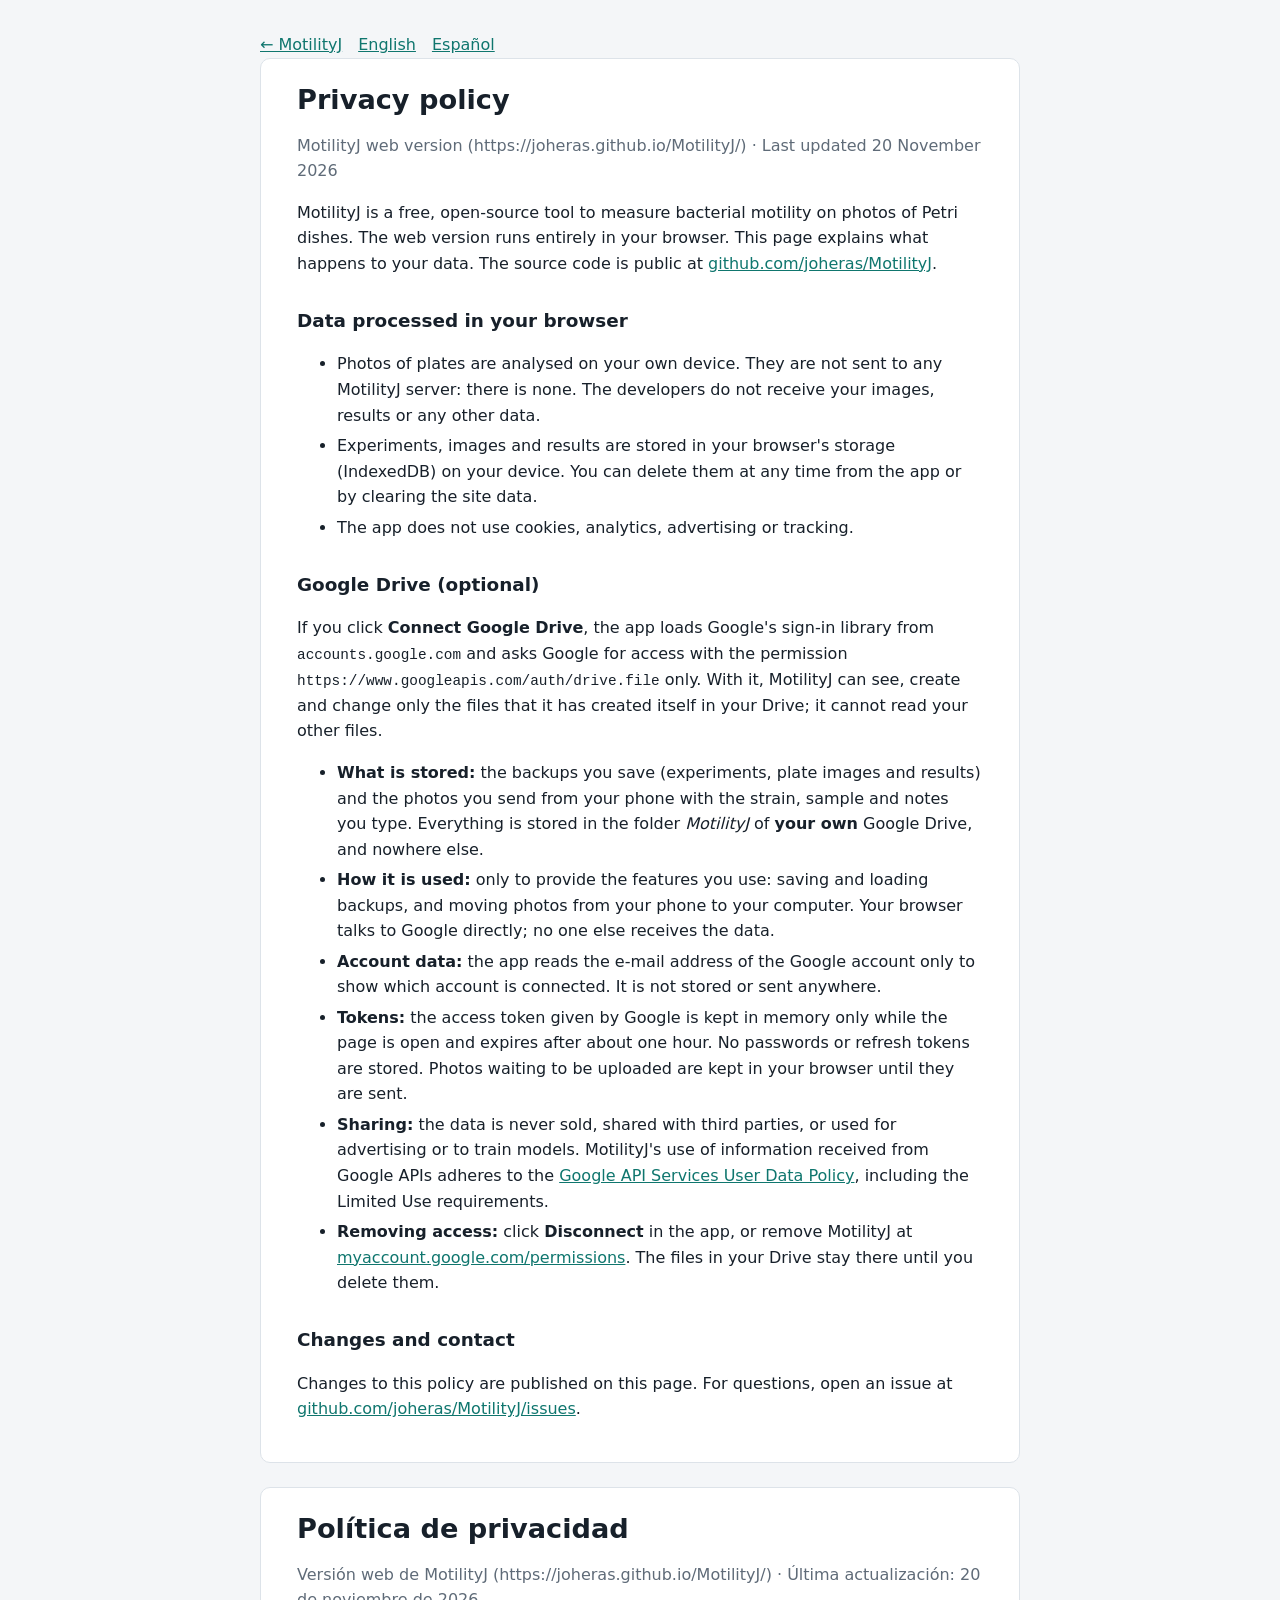
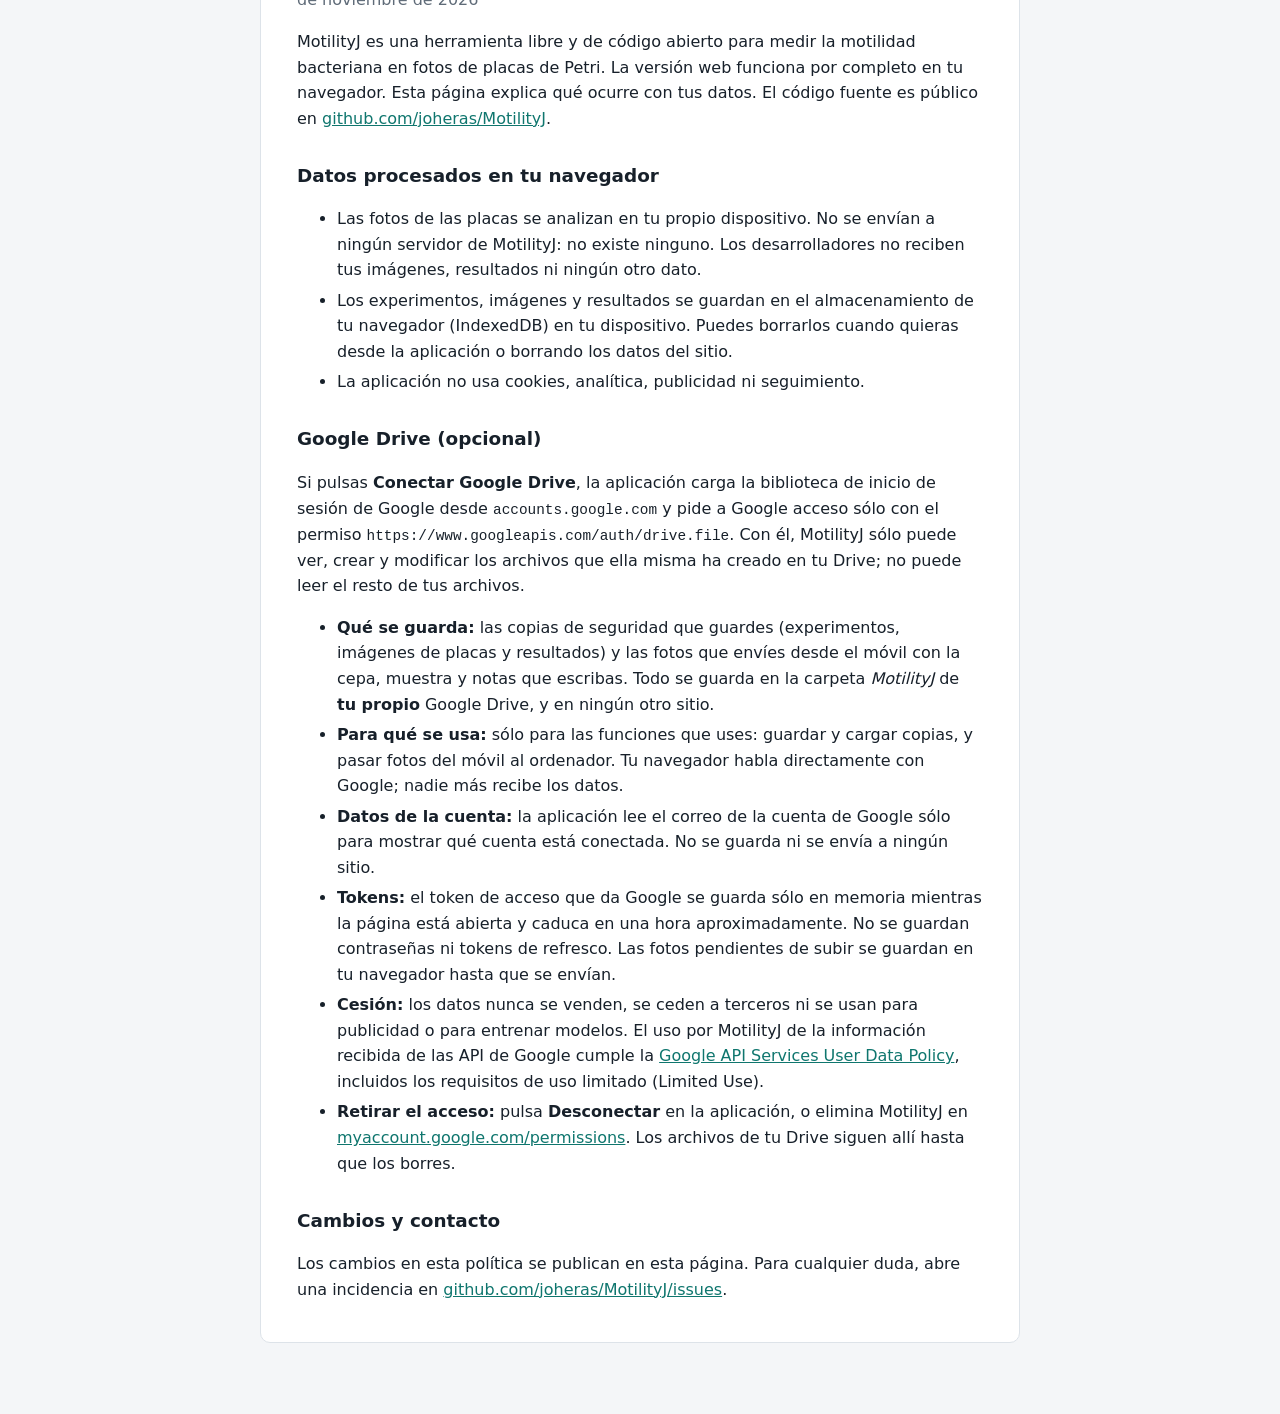
==== web/privacy.html @ f0d43562 "Web: Google Drive module, mock tests, setup docs and privacy policy drive.js implements the Drive co" ====
<!doctype html>
<html lang="en">
<head>
  <meta charset="UTF-8" />
  <meta name="viewport" content="width=device-width, initial-scale=1.0" />
  <title>Privacy policy · MotilityJ</title>
  <meta name="description" content="How the web version of MotilityJ handles your data and your Google Drive." />
  <style>
    :root { --bg: #f4f6f8; --surface: #fff; --text: #17202a; --muted: #5f6b78; --border: #dde3e9; --accent: #0f766e; color-scheme: light; }
    @media (prefers-color-scheme: dark) {
      :root { --bg: #0f1419; --surface: #182028; --text: #e6edf3; --muted: #93a1b0; --border: #2d3a46; --accent: #2dd4bf; color-scheme: dark; }
    }
    body { margin: 0; background: var(--bg); color: var(--text); font: 16px/1.6 system-ui, -apple-system, "Segoe UI", Roboto, sans-serif; }
    main { max-width: 760px; margin: 0 auto; padding: 32px 16px 48px; }
    article { background: var(--surface); border: 1px solid var(--border); border-radius: 10px; padding: 24px clamp(16px, 4vw, 36px); margin-bottom: 24px; }
    h1 { font-size: 1.7rem; line-height: 1.25; margin: 0 0 4px; }
    h2 { font-size: 1.15rem; margin: 1.6em 0 0.4em; }
    a { color: var(--accent); }
    .muted { color: var(--muted); }
    li { margin: 0.3em 0; }
    code { font-size: 0.9em; overflow-wrap: anywhere; }
    nav { display: flex; gap: 16px; flex-wrap: wrap; }
  </style>
</head>
<body>
<main>
  <nav><a href="./">← MotilityJ</a><a href="#en">English</a><a href="#es">Español</a></nav>

  <article id="en" lang="en">
    <h1>Privacy policy</h1>
    <p class="muted">MotilityJ web version (https://joheras.github.io/MotilityJ/) · Last updated 20 November 2026</p>

    <p>MotilityJ is a free, open-source tool to measure bacterial motility on photos of Petri dishes. The web version
      runs entirely in your browser. This page explains what happens to your data. The source code is public at
      <a href="https://github.com/joheras/MotilityJ">github.com/joheras/MotilityJ</a>.</p>

    <h2>Data processed in your browser</h2>
    <ul>
      <li>Photos of plates are analysed on your own device. They are not sent to any MotilityJ server: there is
        none. The developers do not receive your images, results or any other data.</li>
      <li>Experiments, images and results are stored in your browser's storage (IndexedDB) on your device. You can
        delete them at any time from the app or by clearing the site data.</li>
      <li>The app does not use cookies, analytics, advertising or tracking.</li>
    </ul>

    <h2>Google Drive (optional)</h2>
    <p>If you click <b>Connect Google Drive</b>, the app loads Google's sign-in library from
      <code>accounts.google.com</code> and asks Google for access with the permission
      <code>https://www.googleapis.com/auth/drive.file</code> only. With it, MotilityJ can see, create and change
      only the files that it has created itself in your Drive; it cannot read your other files.</p>
    <ul>
      <li><b>What is stored:</b> the backups you save (experiments, plate images and results) and the photos you send
        from your phone with the strain, sample and notes you type. Everything is stored in the folder
        <i>MotilityJ</i> of <b>your own</b> Google Drive, and nowhere else.</li>
      <li><b>How it is used:</b> only to provide the features you use: saving and loading backups, and moving photos
        from your phone to your computer. Your browser talks to Google directly; no one else receives the data.</li>
      <li><b>Account data:</b> the app reads the e-mail address of the Google account only to show which account is
        connected. It is not stored or sent anywhere.</li>
      <li><b>Tokens:</b> the access token given by Google is kept in memory only while the page is open and expires
        after about one hour. No passwords or refresh tokens are stored. Photos waiting to be uploaded are kept in
        your browser until they are sent.</li>
      <li><b>Sharing:</b> the data is never sold, shared with third parties, or used for advertising or to train
        models. MotilityJ's use of information received from Google APIs adheres to the
        <a href="https://developers.google.com/terms/api-services-user-data-policy">Google API Services User Data
        Policy</a>, including the Limited Use requirements.</li>
      <li><b>Removing access:</b> click <b>Disconnect</b> in the app, or remove MotilityJ at
        <a href="https://myaccount.google.com/permissions">myaccount.google.com/permissions</a>. The files in your
        Drive stay there until you delete them.</li>
    </ul>

    <h2>Changes and contact</h2>
    <p>Changes to this policy are published on this page. For questions, open an issue at
      <a href="https://github.com/joheras/MotilityJ/issues">github.com/joheras/MotilityJ/issues</a>.</p>
  </article>

  <article id="es" lang="es">
    <h1>Política de privacidad</h1>
    <p class="muted">Versión web de MotilityJ (https://joheras.github.io/MotilityJ/) · Última actualización: 20 de noviembre de 2026</p>

    <p>MotilityJ es una herramienta libre y de código abierto para medir la motilidad bacteriana en fotos de placas
      de Petri. La versión web funciona por completo en tu navegador. Esta página explica qué ocurre con tus datos.
      El código fuente es público en <a href="https://github.com/joheras/MotilityJ">github.com/joheras/MotilityJ</a>.</p>

    <h2>Datos procesados en tu navegador</h2>
    <ul>
      <li>Las fotos de las placas se analizan en tu propio dispositivo. No se envían a ningún servidor de MotilityJ:
        no existe ninguno. Los desarrolladores no reciben tus imágenes, resultados ni ningún otro dato.</li>
      <li>Los experimentos, imágenes y resultados se guardan en el almacenamiento de tu navegador (IndexedDB) en tu
        dispositivo. Puedes borrarlos cuando quieras desde la aplicación o borrando los datos del sitio.</li>
      <li>La aplicación no usa cookies, analítica, publicidad ni seguimiento.</li>
    </ul>

    <h2>Google Drive (opcional)</h2>
    <p>Si pulsas <b>Conectar Google Drive</b>, la aplicación carga la biblioteca de inicio de sesión de Google desde
      <code>accounts.google.com</code> y pide a Google acceso sólo con el permiso
      <code>https://www.googleapis.com/auth/drive.file</code>. Con él, MotilityJ sólo puede ver, crear y modificar
      los archivos que ella misma ha creado en tu Drive; no puede leer el resto de tus archivos.</p>
    <ul>
      <li><b>Qué se guarda:</b> las copias de seguridad que guardes (experimentos, imágenes de placas y resultados)
        y las fotos que envíes desde el móvil con la cepa, muestra y notas que escribas. Todo se guarda en la
        carpeta <i>MotilityJ</i> de <b>tu propio</b> Google Drive, y en ningún otro sitio.</li>
      <li><b>Para qué se usa:</b> sólo para las funciones que uses: guardar y cargar copias, y pasar fotos del móvil
        al ordenador. Tu navegador habla directamente con Google; nadie más recibe los datos.</li>
      <li><b>Datos de la cuenta:</b> la aplicación lee el correo de la cuenta de Google sólo para mostrar qué cuenta
        está conectada. No se guarda ni se envía a ningún sitio.</li>
      <li><b>Tokens:</b> el token de acceso que da Google se guarda sólo en memoria mientras la página está abierta
        y caduca en una hora aproximadamente. No se guardan contraseñas ni tokens de refresco. Las fotos pendientes
        de subir se guardan en tu navegador hasta que se envían.</li>
      <li><b>Cesión:</b> los datos nunca se venden, se ceden a terceros ni se usan para publicidad o para entrenar
        modelos. El uso por MotilityJ de la información recibida de las API de Google cumple la
        <a href="https://developers.google.com/terms/api-services-user-data-policy">Google API Services User Data
        Policy</a>, incluidos los requisitos de uso limitado (Limited Use).</li>
      <li><b>Retirar el acceso:</b> pulsa <b>Desconectar</b> en la aplicación, o elimina MotilityJ en
        <a href="https://myaccount.google.com/permissions">myaccount.google.com/permissions</a>. Los archivos de tu
        Drive siguen allí hasta que los borres.</li>
    </ul>

    <h2>Cambios y contacto</h2>
    <p>Los cambios en esta política se publican en esta página. Para cualquier duda, abre una incidencia en
      <a href="https://github.com/joheras/MotilityJ/issues">github.com/joheras/MotilityJ/issues</a>.</p>
  </article>
</main>
</body>
</html>
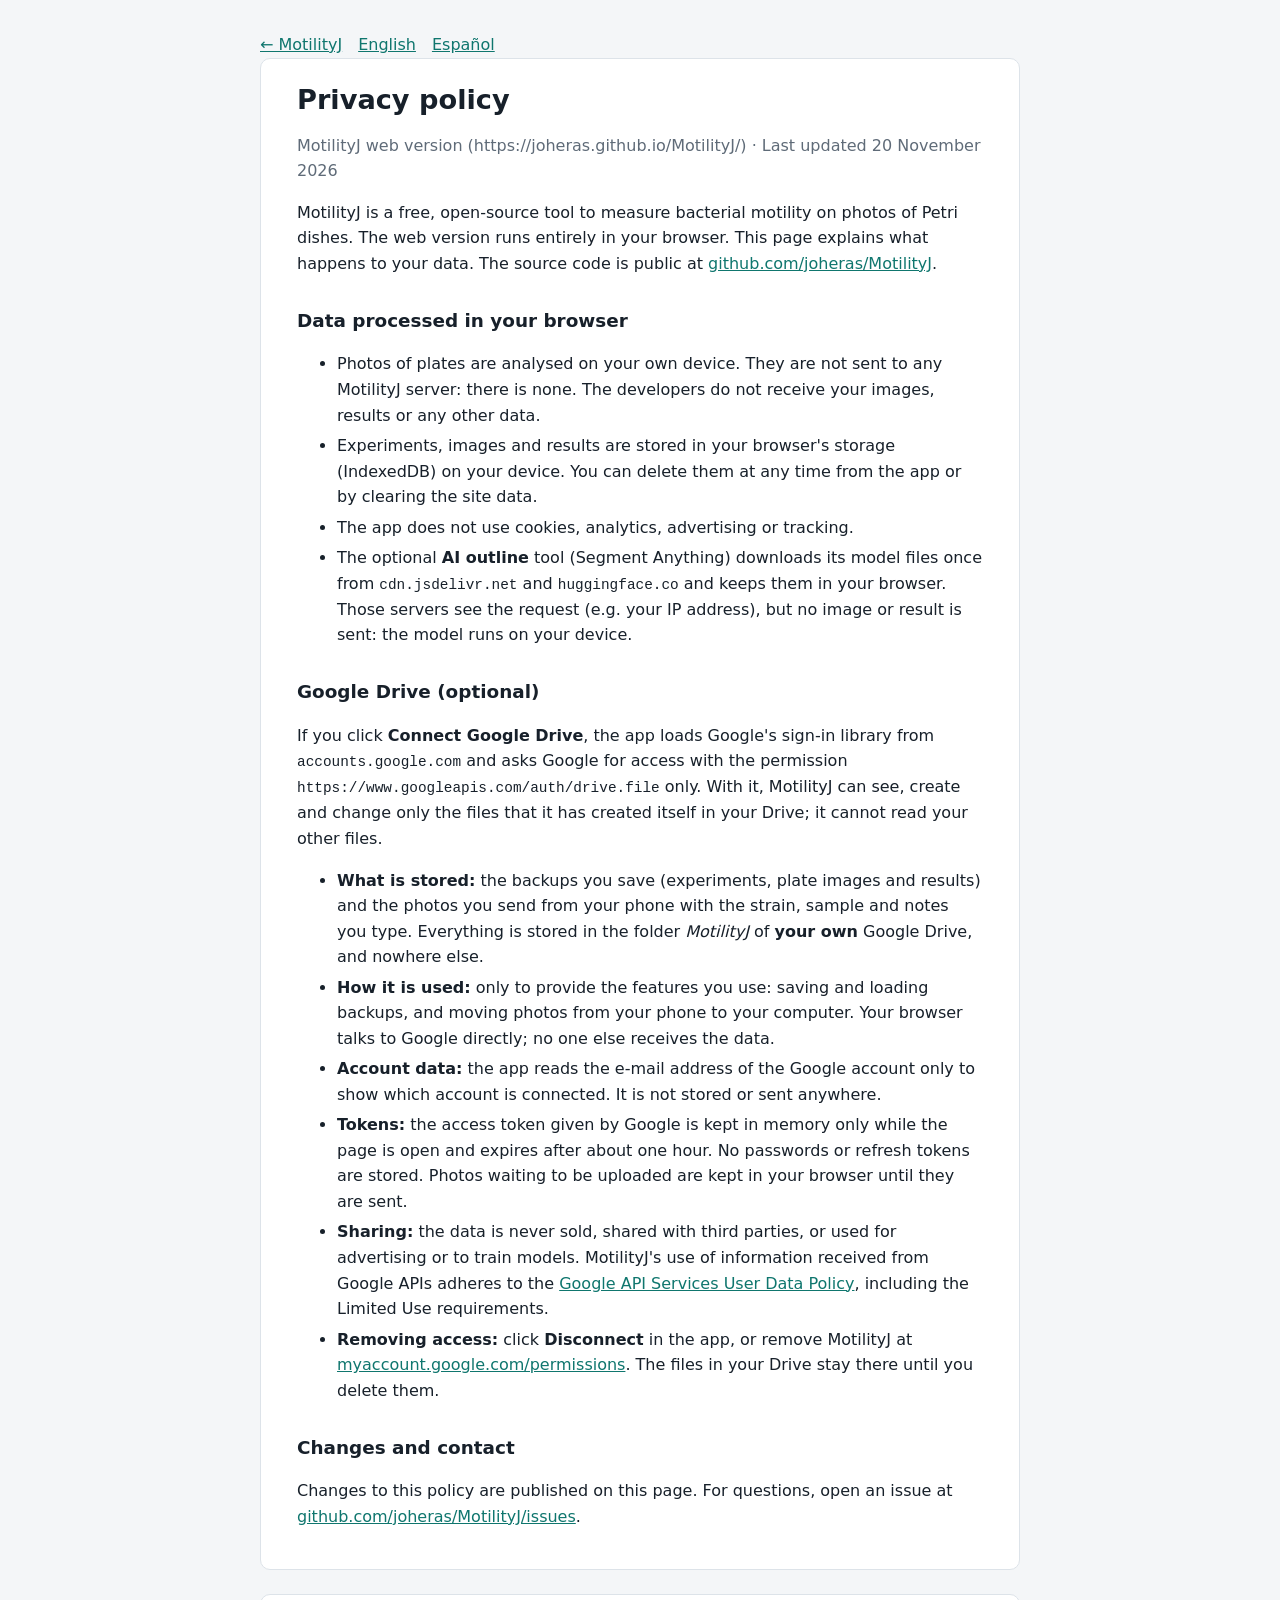
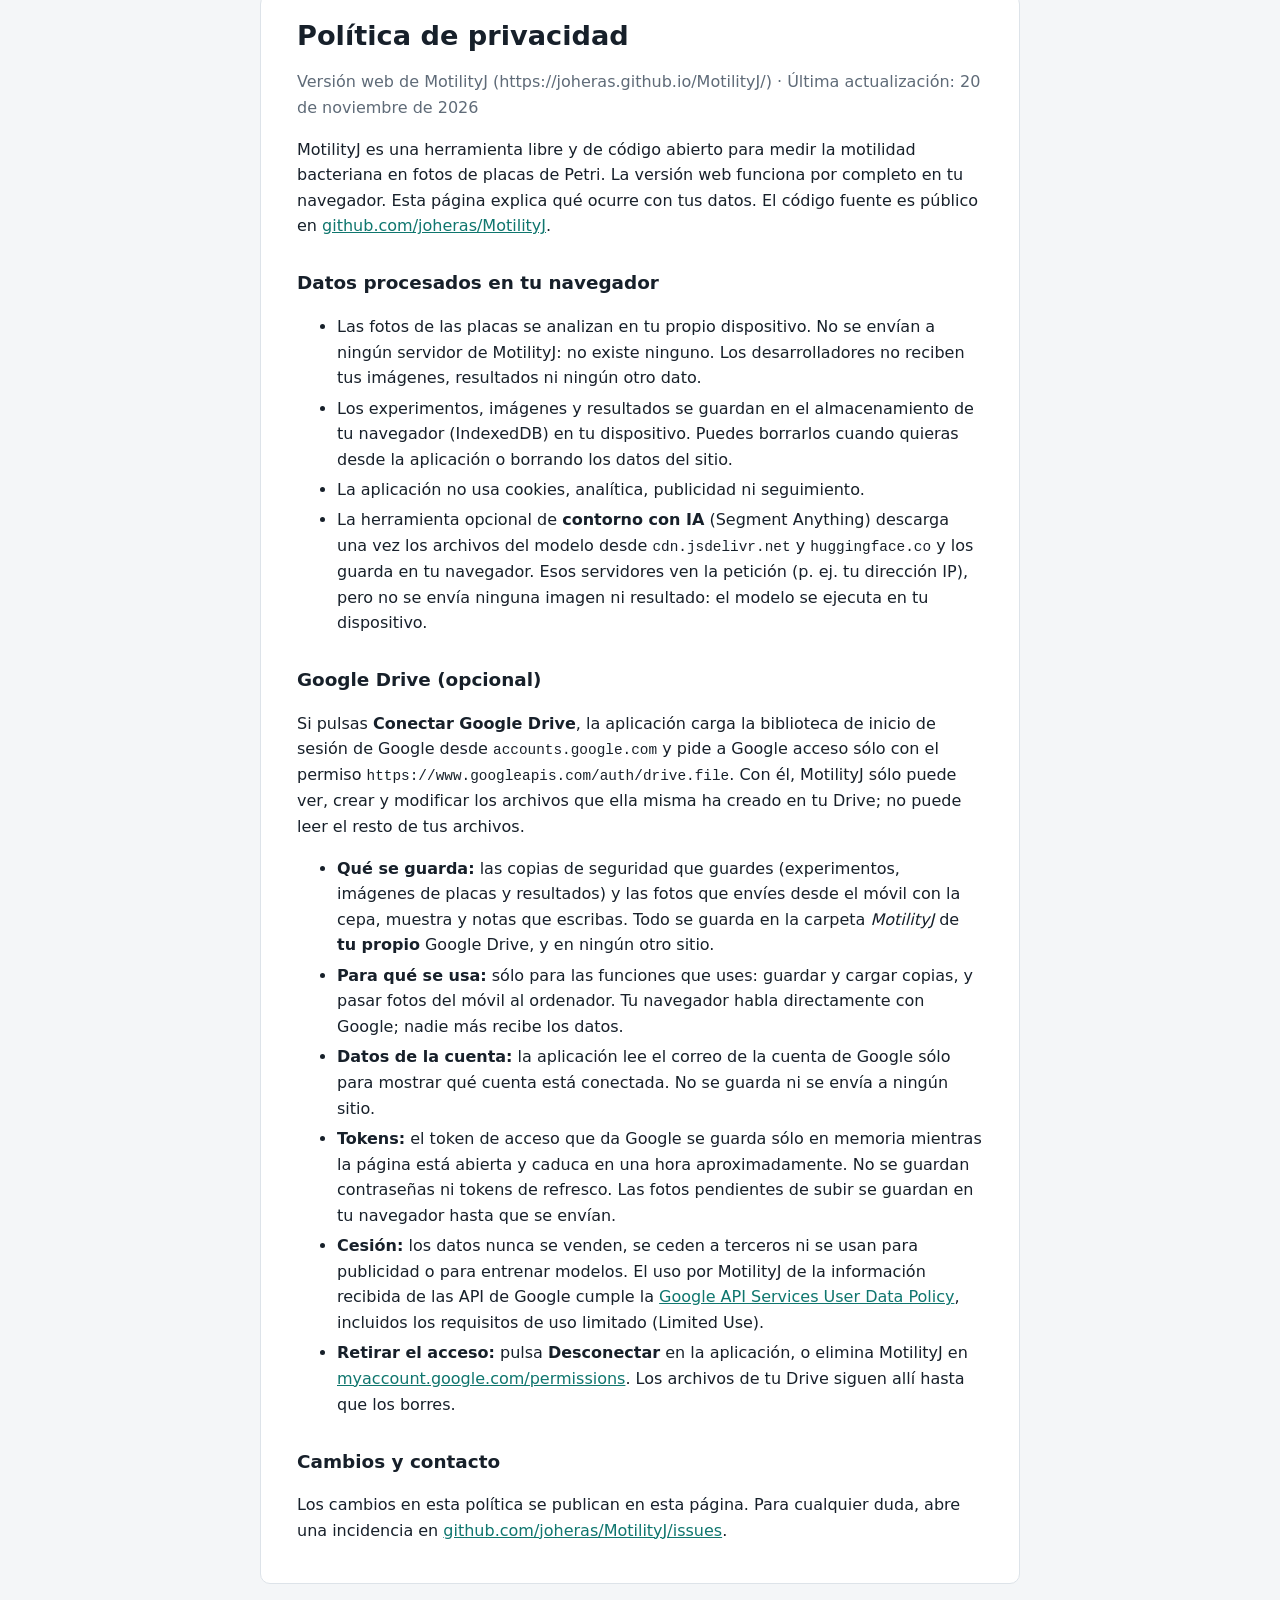
==== commit 7a347ae4: "Web: interactive Segment Anything (SlimSAM-77) outline tool on the review page Optional refinement t" ====
--- a/web/privacy.html
+++ b/web/privacy.html
@@ -41,6 +41,9 @@
       <li>Experiments, images and results are stored in your browser's storage (IndexedDB) on your device. You can
         delete them at any time from the app or by clearing the site data.</li>
       <li>The app does not use cookies, analytics, advertising or tracking.</li>
+      <li>The optional <b>AI outline</b> tool (Segment Anything) downloads its model files once from
+        <code>cdn.jsdelivr.net</code> and <code>huggingface.co</code> and keeps them in your browser. Those servers see
+        the request (e.g. your IP address), but no image or result is sent: the model runs on your device.</li>
     </ul>
 
     <h2>Google Drive (optional)</h2>
@@ -88,6 +91,10 @@
       <li>Los experimentos, imágenes y resultados se guardan en el almacenamiento de tu navegador (IndexedDB) en tu
         dispositivo. Puedes borrarlos cuando quieras desde la aplicación o borrando los datos del sitio.</li>
       <li>La aplicación no usa cookies, analítica, publicidad ni seguimiento.</li>
+      <li>La herramienta opcional de <b>contorno con IA</b> (Segment Anything) descarga una vez los archivos del modelo
+        desde <code>cdn.jsdelivr.net</code> y <code>huggingface.co</code> y los guarda en tu navegador. Esos servidores
+        ven la petición (p. ej. tu dirección IP), pero no se envía ninguna imagen ni resultado: el modelo se ejecuta en
+        tu dispositivo.</li>
     </ul>
 
     <h2>Google Drive (opcional)</h2>
